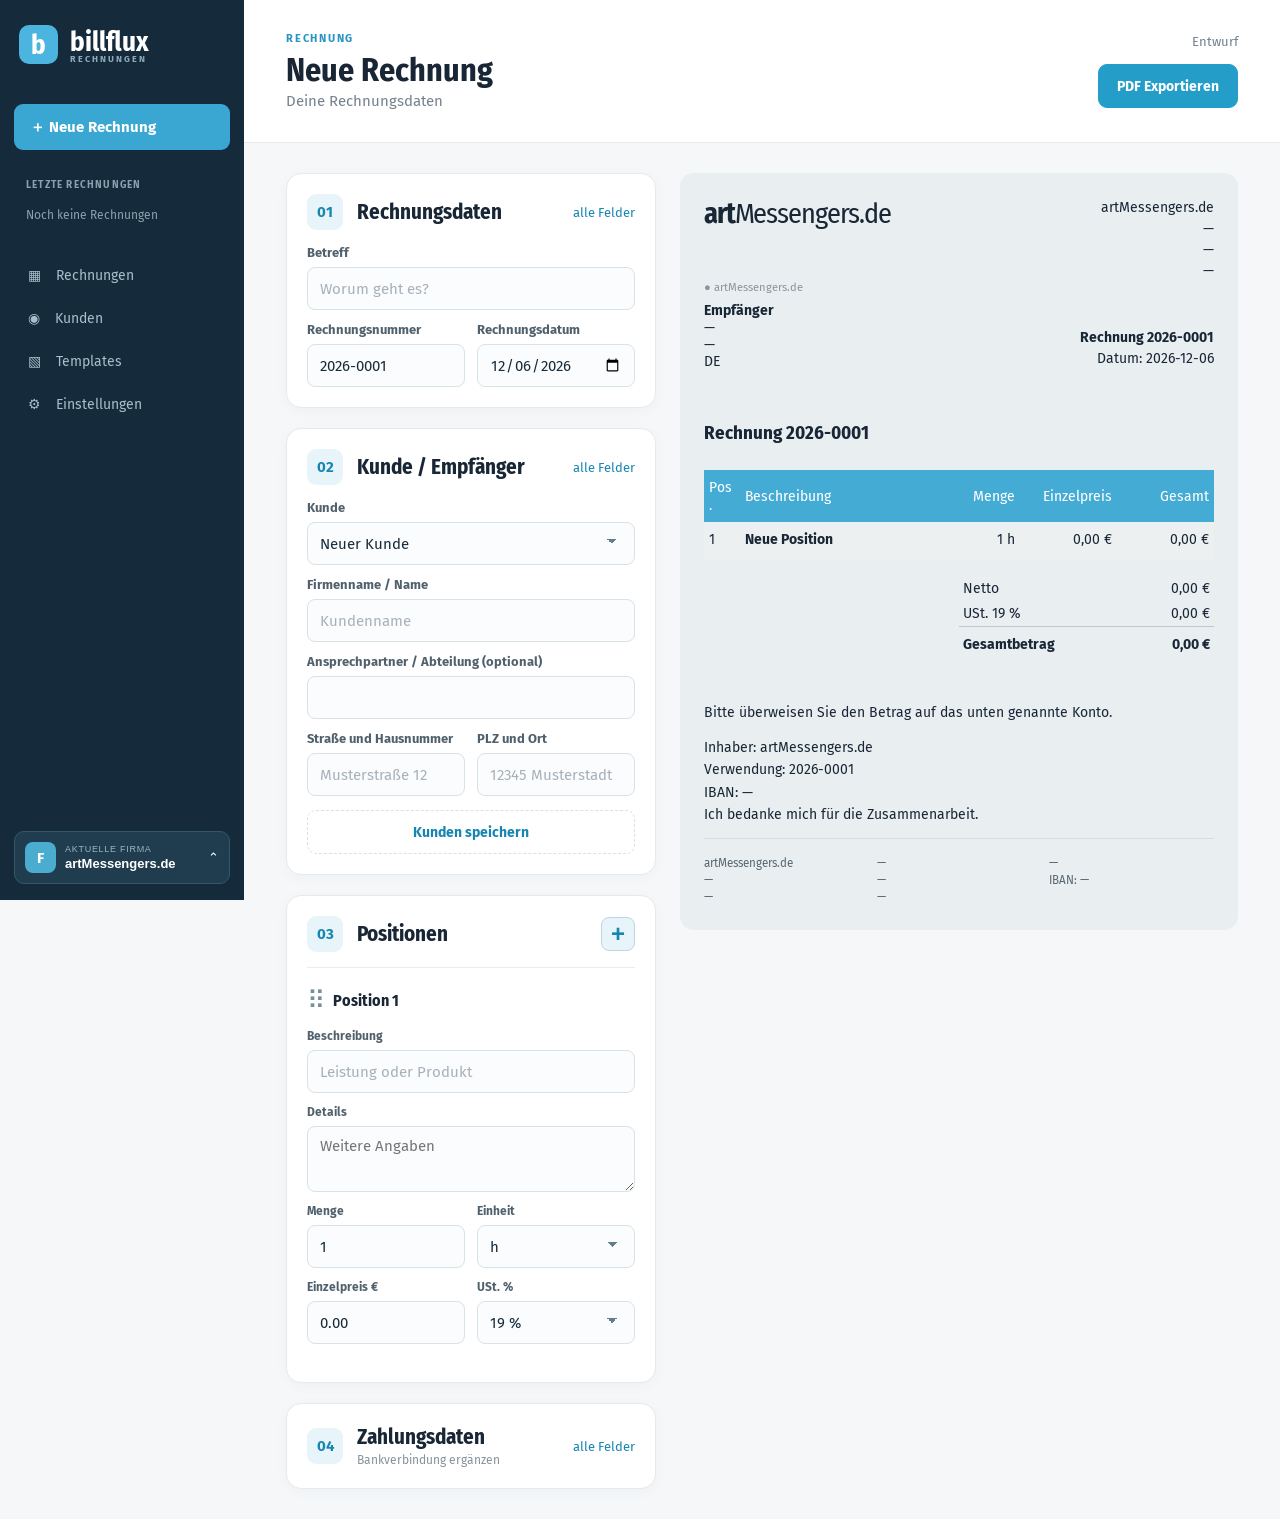
==== desktop/ui/index.html @ 453ff90d "init()" ====
<!doctype html>
<html lang="de"><head><meta charset="utf-8"><meta name="viewport" content="width=device-width,initial-scale=1"><title>Billflux</title><link rel="stylesheet" href="style.css"></head>
<body><div class="app">
<aside class="sidebar">
  <div class="brand"><span class="brand-mark">b</span><span>billflux<small>RECHNUNGEN</small></span></div>
  <button class="side-new" id="sidebar-new">＋ Neue Rechnung</button>
  <div class="sidebar-heading">LETZTE RECHNUNGEN</div><div id="recent-invoices" class="recent-invoices"></div>
  <nav>
    <button class="nav" data-page="invoices">▦ <span>Rechnungen</span></button>
    <button class="nav" data-page="customers">◉ <span>Kunden</span></button>
    <button class="nav" data-page="templates">▧ <span>Templates</span></button>
    <button class="nav" data-page="settings">⚙ <span>Einstellungen</span></button>
  </nav>
  <div class="company-switch-wrap"><button id="company-switch" class="company-switch" aria-expanded="false"><span class="company-avatar">F</span><span class="company-switch-label"><small>AKTUELLE FIRMA</small><strong id="current-company-name">Firma</strong></span><span>⌃</span></button><div id="company-popup" class="company-popup hidden"><div class="popup-label">Firma wechseln</div><div id="company-options"></div></div></div>
</aside>
<main><header><div><div class="eyebrow" id="section-label">RECHNUNG</div><h1 id="page-title">Rechnung</h1><p id="page-subtitle">Deine Rechnungsdaten</p></div><div class="header-actions"><button class="button hidden" id="create-company-button">＋ Neue Firma anlegen</button><span id="save-status" aria-live="polite"></span><button class="button primary" id="export-button">PDF Exportieren</button></div></header><div id="export-result" class="export-result hidden" role="status"></div>
<div class="workspace" id="invoice-page"><section class="editor">
  <div class="card"><div class="card-heading"><span class="step">01</span><div><h2>Rechnungsdaten</h2></div><button type="button" id="toggle-invoice-fields" class="text-button" aria-expanded="false" aria-controls="invoice-extra-fields">alle Felder</button></div><div class="fields two">
    <label class="wide">Betreff<input data-path="subject" placeholder="Worum geht es?"></label>
    <label>Rechnungsnummer<input data-path="number" placeholder="2026-0001"></label>
    <label>Rechnungsdatum<input type="date" data-path="date"></label>
    <div id="invoice-extra-fields" class="fields two wide hidden"><label>Betreff-Präfix<input data-path="subject_prefix" placeholder="Rechnung"></label><label>Leistungsdatum<input type="date" data-path="service_date"></label><label>Fälligkeitsdatum<input type="date" data-path="due_date"></label></div>
  </div></div>
  <div class="card"><div class="card-heading"><span class="step">02</span><div><h2>Kunde / Empfänger</h2></div><button type="button" id="toggle-customer-fields" class="text-button" aria-expanded="false" aria-controls="customer-extra-fields">alle Felder</button></div><div class="fields two">
    <label class="wide">Kunde<select id="invoice-customer"><option value="">Neuer Kunde</option></select></label>
    <label class="wide customer-basic">Firmenname / Name<input data-path="buyer.name" placeholder="Kundenname"></label>
    <label class="wide customer-basic">Ansprechpartner / Abteilung (optional)<input data-path="buyer.contact"></label>
    <label class="customer-basic">Straße und Hausnummer<input data-path="buyer.street" placeholder="Musterstraße 12"></label>
    <label class="customer-basic">PLZ und Ort<input data-path="buyer.city" placeholder="12345 Musterstadt"></label><div id="customer-extra-fields" class="fields two wide hidden"><label>Land<input data-path="buyer.country" placeholder="DE"></label>
    <label>E-Mail<input type="email" data-path="buyer.email" placeholder="kontakt@beispiel.de"></label><label>USt-IdNr. (optional)<input data-path="buyer.vat_id"></label></div>
  </div><button class="button subtle" id="save-customer-button">Kunden speichern</button></div>
  <div class="card"><div class="card-heading"><span class="step">03</span><div><h2>Positionen</h2></div><button type="button" class="add-item-button" id="add-item" aria-label="Position hinzufügen" title="Position hinzufügen">+</button></div><div id="items"></div></div>
  <div class="card payment-card"><div class="card-heading"><span class="step">04</span><div><h2>Zahlungsdaten</h2><small id="payment-summary">Bankverbindung für diese Rechnung</small></div><button type="button" id="toggle-payment-fields" class="text-button" aria-expanded="false" aria-controls="payment-fields">alle Felder</button></div><div class="fields two payment-fields hidden" id="payment-fields"><label class="wide">Verwendungszweck<input data-path="payment_reference" placeholder="Automatisch aus Präfix und Rechnungsnummer"></label><label class="wide">Abschlusssatz<textarea data-path="payment_note" rows="2"></textarea></label><label>Kontoinhaber<input data-path="account_holder"></label><label>Bank<input data-path="bank_name"></label><label>IBAN<input data-path="iban"></label><label>BIC<input data-path="bic"></label>
</div></div>
</section><aside class="preview-panel"><div class="paper-wrap"><article class="paper" id="preview"></article></div></aside></div>
<div class="invoices-page hidden" id="invoices-page"><div class="card"><div class="card-heading"><span class="step">▦</span><div><h2>Rechnungen</h2></div></div><label>Rechnungsnummer, Betreff oder Empfänger<input id="search-input" placeholder="Rechnungen durchsuchen" autocomplete="off"></label><div id="invoice-list"></div></div></div>

<div class="invoices-page hidden" id="customers-page"><div class="card"><div class="card-heading"><span class="step">◉</span><div><h2>Kunden</h2></div><button class="button" id="new-customer">＋ Kunde anlegen</button></div><p class="section-intro">Gemeinsames Adressbuch für alle Firmen.</p><div id="customer-list"></div></div></div>
<div class="invoices-page hidden" id="templates-page"><div class="card"><div class="card-heading"><span class="step">▧</span><div><h2>Templates</h2></div></div><p class="section-intro">Wähle eine Vorlage für die aktuelle Firma. Die HTML- und CSS-Dateien liegen im Ordner <code>templates/</code> neben Billflux.exe.</p><label>Aktuelle Vorlage<select id="template-select"></select></label><button class="button primary section-button" id="save-template">Vorlage speichern</button><div id="template-list"></div></div></div>
<div class="settings-page hidden" id="settings-page">
<section class="card"><div class="card-heading"><span class="step">⚙</span><h2>Allgemein</h2></div><p class="section-intro">Standardwerte für neue Rechnungen und Positionen dieser Firma.</p><div class="fields two">
<label>Stundensatz netto (€ / h)<input data-setting="hourly_rate_cents" inputmode="decimal" placeholder="0,00"></label>
<label>Zahlungsziel in Tagen<input type="number" min="1" max="365" data-setting="due_days" required></label>
<label>Betreff-Präfix<input data-setting="subject_prefix" placeholder="Rechnung"></label><label>Letzte Rechnungen im Menü<input type="number" min="1" max="20" data-setting="recent_count" required></label>
</div></section>
<section class="card"><div class="card-heading"><span class="step">#</span><h2>Rechnungs- und Steuernummern</h2></div><p class="section-intro">Nummern und Steuerangaben für Rechnungen dieser Firma.</p><div class="fields two">
<label class="wide">Startnummer für neue Rechnungen<input data-setting="next_invoice_number" placeholder="YYYY-0001"><small>YYYY = Jahr, MM = Monat, z. B. YYYY-MM-0001. Höhere vergebene Nummern haben Vorrang.</small></label>
<label>Rechnungsnummer-Präfix<input data-setting="invoice_prefix" placeholder="z. B. RE-"></label><label>Letzte Rechnungsnummer<input id="last-invoice-number" readonly></label>
<label>Steuernummer<input data-path="seller.tax_number"></label><label>USt-IdNr.<input data-path="seller.vat_id"></label><label class="wide">W-IdNr.<input data-path="seller.economic_id"></label>
</div></section>
<section class="card"><div class="card-heading"><span class="step">€</span><h2>Bankverbindung</h2></div><p class="section-intro">Zahlungsdaten für neue Rechnungen dieser Firma.</p><div class="fields two">
<label class="wide">Kontoinhaber<input data-setting="account_holder"></label><label>Bank<input data-setting="bank_name"></label><label>BIC<input data-setting="bic"></label><label class="wide">IBAN<input data-setting="iban"></label><label class="wide">Verwendungszweck-Präfix (optional)<input data-setting="payment_reference_prefix" placeholder="z. B. AM-"><small id="payment-reference-example"></small></label>
</div></section>
<section class="card"><div class="card-heading"><span class="step">✦</span><h2>Firmendaten</h2></div><p class="section-intro">Absender, Kontakt und Steuerangaben dieser Firma.</p><div class="fields two">
<label>Firmenname<input data-path="seller.name" required></label><label>Alternativname<input data-path="seller.alternative_name"></label><label class="wide">Straße und Hausnummer<input data-path="seller.street"></label><label>PLZ<input data-company-address="postal_code" autocomplete="postal-code"></label><label>Ort<input data-company-address="locality" autocomplete="address-level2"></label><label>Land<input data-path="seller.country"></label><label>E-Mail<input type="email" data-path="seller.email"></label><label>Telefon<input data-path="seller.phone"></label><label>Webseite<input data-path="seller.website"></label>
</div></section>
</div>
</main></div>
<dialog id="create-company-dialog"><form id="create-company-form"><h2>Neue Firma anlegen</h2><label>Firmenname<input id="new-company-name" required autocomplete="organization" placeholder="Name der neuen Firma"></label><p id="create-company-error" class="dialog-error" role="alert"></p><div class="dialog-actions"><button type="button" class="button" data-close-dialog="create-company-dialog">Abbrechen</button><button type="submit" class="button primary">Firma anlegen</button></div></form></dialog>
<dialog id="customer-dialog"><form id="customer-form"><div class="card-heading"><h2 id="customer-dialog-title">Kunde bearbeiten</h2><button type="button" class="text-button" data-close-dialog="customer-dialog">Schließen ×</button></div><div class="fields two">
<label class="wide">Firmenname / Name<input data-customer-field="name" required></label><label class="wide">Ansprechpartner / Abteilung (optional)<input data-customer-field="contact"></label>
<label>Straße und Hausnummer<input data-customer-field="street"></label><label>PLZ und Ort<input data-customer-field="city"></label><label>Land<input data-customer-field="country"></label><label>E-Mail<input type="email" data-customer-field="email"></label><label>Telefon<input data-customer-field="phone"></label><label>USt-IdNr.<input data-customer-field="vat_id"></label>
</div><p id="customer-error" class="dialog-error" role="alert"></p><div class="dialog-actions"><button type="button" class="button" data-close-dialog="customer-dialog">Abbrechen</button><button class="button primary" type="submit">Kunden speichern</button></div></form></dialog>
<dialog id="delete-invoice-dialog"><form method="dialog"><h2>Rechnung löschen?</h2><p id="delete-invoice-description"></p><p>Bereits exportierte PDF-Dateien bleiben erhalten. Die Rechnungsnummer wird nicht erneut vergeben.</p><p id="delete-invoice-error" class="dialog-error" role="alert"></p><div class="dialog-actions"><button class="button" value="cancel">Abbrechen</button><button type="button" id="confirm-delete-invoice" class="button danger">Rechnung löschen</button></div></form></dialog>
<script src="app.js"></script></body></html>
---- desktop/ui/style.css ----
@font-face{font-family:Fira;src:url(fonts/FiraSans-Regular.ttf)}@font-face{font-family:Fira;src:url(fonts/FiraSans-Bold.ttf);font-weight:700}@font-face{font-family:FiraCondensed;src:url(fonts/FiraSansCondensed-Regular.ttf)}@font-face{font-family:FiraCondensed;src:url(fonts/FiraSansCondensed-Bold.ttf);font-weight:700}
:root{font-family:Fira,Arial,sans-serif;color:#182635;background:#f5f7f9;font-size:15px}*{box-sizing:border-box}body{margin:0}.app{display:flex;min-height:100vh}.sidebar{width:244px;flex:none;background:#152b3c;color:#fff;display:flex;flex-direction:column;padding:28px 18px}.brand{display:flex;align-items:center;gap:12px;font:700 27px FiraCondensed}.brand-mark{display:grid;place-items:center;background:#4bb5df;color:#fff;width:39px;height:39px;border-radius:10px}.brand small{display:block;font:700 9px Fira;letter-spacing:.22em;color:#8eaaba;margin-top:-4px}.sidebar nav{margin-top:66px;display:grid;gap:6px}.nav{width:100%;border:0;background:transparent;color:#a9bdca;text-align:left;padding:15px 16px;font:16px Fira;border-radius:10px;cursor:pointer;display:flex;gap:15px}.nav.active,.nav:hover{background:#274456;color:#fff}.sidebar-foot{margin-top:auto;border-top:1px solid #385164;padding:20px 12px;color:#8eaaba;font-size:12px;line-height:1.6}.sidebar-foot strong{color:#cddce3;font-weight:400}main{min-width:0;flex:1}header{height:143px;display:flex;justify-content:space-between;align-items:center;padding:28px 42px;background:#fff;border-bottom:1px solid #e5eaee}.eyebrow{font:700 11px Fira;letter-spacing:.16em;color:#2795c3}h1{font:700 32px FiraCondensed;margin:6px 0 3px}header p{margin:0;color:#75828e}.header-actions{display:flex;align-items:center;gap:20px}#save-status{font-size:13px;color:#71808c}.button{border:1px solid #d7e1e6;background:#fff;color:#243b4a;border-radius:9px;padding:12px 18px;font:700 14px Fira;cursor:pointer;min-height:44px}.button:hover{border-color:#4bb5df}.button.primary{background:#249dc9;color:#fff;border-color:#249dc9}.button.primary:hover{background:#1885af}.button.subtle{margin-top:14px;width:100%;border-style:dashed;color:#1686b1}.workspace{display:grid;grid-template-columns:minmax(360px,1fr) minmax(0,2fr);gap:28px;padding:30px 42px;align-items:start}.editor{display:grid;gap:20px;min-width:0}.card{background:#fff;border:1px solid #e5eaee;border-radius:15px;padding:25px 28px;box-shadow:0 3px 14px #1e344408}.card-heading{display:flex;gap:14px;align-items:center;margin-bottom:23px}.step{width:36px;height:36px;flex:none;border-radius:9px;background:#e7f5fa;color:#1686b1;display:grid;place-items:center;font:700 15px Fira}.card h2,.preview-title h2{font:700 21px FiraCondensed;margin:0}.card p{margin:3px 0 0;color:#87939d;font-size:13px}.fields{display:grid;gap:17px}.fields.two{grid-template-columns:repeat(2,minmax(0,1fr))}.wide{grid-column:1/-1}label{display:grid;gap:7px;color:#50616d;font-size:13px;font-weight:700}input,select{width:100%;border:1px solid #d8e2e7;background:#fbfcfd;color:#172b3a;border-radius:8px;min-height:43px;padding:10px 12px;font:15px Fira;outline:none}input:focus,select:focus{border-color:#37a8d2;box-shadow:0 0 0 3px #dff3fa}input::placeholder{color:#a7b1b9}.item-card{padding:18px 0;border-top:1px solid #e8edf0}.item-top{display:flex;justify-content:space-between;align-items:center;margin-bottom:14px}.item-top strong{font:700 16px FiraCondensed}.remove-item{border:0;background:transparent;color:#8c9ba5;cursor:pointer;font:13px Fira}.item-fields{display:grid;grid-template-columns:1fr 1fr 1fr;gap:12px}.item-fields .description,.item-fields .detail{grid-column:1/-1}.item-fields label{font-size:12px}.item-fields input,.item-fields select{min-width:0}.preview-panel{position:sticky;top:20px;min-width:0}.preview-title{display:flex;justify-content:space-between;align-items:center;margin:4px 0 17px}.preview-title h2{margin-top:5px}.preview-title span{border:1px solid #d6e1e7;border-radius:7px;padding:6px 9px;font-size:11px;color:#71808b}.paper-wrap{background:#e9eef1;border-radius:14px;padding:28px;overflow:auto}.paper{width:100%;min-width:340px;aspect-ratio:210/297;background:white;box-shadow:0 8px 25px #1e344427;padding:7%;font-size:clamp(9px,.76vw,12px);display:flex;flex-direction:column}.paper-header{display:flex;justify-content:space-between;gap:12px;min-height:18%}.paper-logo{font:400 clamp(25px,2.5vw,38px) FiraCondensed;letter-spacing:-.04em;white-space:nowrap}.paper-logo b{color:#42aed7}.paper-contact{text-align:right;line-height:1.5}.paper-address{display:flex;justify-content:space-between;gap:12px;min-height:19%;align-items:end}.paper-address small{display:block;color:#8c959b;font-size:.8em;margin-bottom:8px}.paper-address .meta{text-align:right;line-height:1.55}.paper-subject{font:700 1.35em FiraCondensed;margin:10% 0 5%}.paper table{border-collapse:collapse;width:100%}.paper th{background:#44acd4;color:white;text-align:left;padding:8px 5px;font:400 1.1em FiraCondensed}.paper td{padding:9px 5px;vertical-align:top}.paper tbody tr:nth-child(odd){background:#edf0f1}.paper tbody tr:nth-child(even){background:#e2e5e6}.paper th:nth-child(n+3),.paper td:nth-child(n+3){text-align:right}.paper td small{display:block;color:#687782;margin-top:3px}.paper-totals{margin:16px 0 0 auto;width:50%;min-width:165px}.paper-totals div{display:flex;justify-content:space-between;padding:4px}.paper-totals .grand{font-weight:700;border-top:1px solid #bec9ce;padding-top:9px}.paper-payment{margin-top:9%;line-height:1.6}.paper-payment p{margin:0 0 12px}.paper-footer{margin-top:auto;padding-top:16px;border-top:1px solid #d3dde2;display:grid;grid-template-columns:repeat(3,1fr);gap:8px;color:#586872;font-size:.83em;line-height:1.45}.preview-note{font-size:12px;color:#8a979f;text-align:center;margin:13px}.company-page{max-width:760px;padding:30px 42px}.hidden{display:none!important}@media(max-width:1100px){.workspace{grid-template-columns:1fr}.preview-panel{position:static}.paper{max-width:610px;margin:auto;font-size:12px}}@media(max-width:700px){.sidebar{width:75px;padding:20px 10px}.brand>span:last-child,.nav span,.sidebar-foot{display:none}.nav{justify-content:center}.workspace,.company-page{padding:20px}header{padding:20px;height:auto;gap:16px;align-items:start}.header-actions{display:grid;gap:5px}.fields.two{grid-template-columns:1fr}.wide{grid-column:auto}}

.export-result{margin:20px 42px 0;padding:16px 20px;border:1px solid #c9e4ef;background:#eaf7fb;border-radius:10px;color:#21566b;line-height:1.6;overflow-wrap:anywhere}.export-result strong{color:#15678b}.header-actions .button:disabled{opacity:.55;cursor:wait}@media(max-width:1400px){.header-actions{gap:8px;flex-wrap:wrap;justify-content:flex-end}.header-actions #save-status{width:100%;text-align:right}}

.company-strip{padding:18px 24px}.company-strip .fields{align-items:end}.strip-action{display:flex;align-items:end;justify-content:flex-end}.state-label{font-size:12px;color:#69808c;margin:12px 0 0}.company-actions{display:flex;justify-content:space-between;gap:12px;margin-top:24px}.invoices-page{padding:30px 42px;max-width:1050px}.invoice-row{width:100%;display:grid;grid-template-columns:2fr 1fr auto;gap:20px;align-items:center;text-align:left;padding:17px 15px;border:0;border-top:1px solid #e5eaee;background:#fff;color:#213744;cursor:pointer;font:14px Fira}.invoice-row:hover{background:#f4f9fb}.invoice-row strong,.invoice-row small{display:block}.invoice-row strong{font-size:16px}.invoice-row small{color:#83939d;margin-top:3px}.invoice-row em{font-style:normal;background:#edf3f6;color:#506879;padding:7px 10px;border-radius:8px;font-size:12px}.invoice-row em.issued{background:#e2f4eb;color:#18744d}input.invalid{border-color:#ce5b5b;background:#fff4f4}.company-page{max-width:800px}@media(max-width:700px){.invoices-page{padding:20px}.invoice-row{grid-template-columns:1fr auto}.invoice-row>span:nth-child(2){display:none}}

.company-strip .fields.two{grid-template-columns:1fr}.company-strip .strip-action{justify-content:stretch}.company-strip .strip-action .button{width:100%}.template-help{font-size:12px;color:#71838e;line-height:1.5;margin:-8px 0 3px}.template-help code{font-family:Consolas,monospace;background:#eef4f6;padding:2px 4px;border-radius:4px}

.new-company{display:flex;gap:8px;min-width:0;flex:1}.new-company input{min-width:130px}.new-company .button{white-space:nowrap}@media(max-width:700px){.company-actions{flex-direction:column}.new-company{width:100%}}
/* Navigation und kompaktere Rechnungsansicht */
.sidebar{padding:25px 14px 16px;position:relative}.brand{padding-left:5px}.side-new{width:100%;min-height:46px;margin-top:40px;border:0;border-radius:9px;background:#39a7d1;color:#fff;text-align:left;padding:0 16px;font:700 15px Fira;cursor:pointer}.side-new:hover{background:#2497c4}.sidebar-heading{font:700 10px Fira;letter-spacing:.12em;color:#87a1af;margin:29px 12px 9px}.recent-invoices{display:grid;gap:2px}.recent-row{border:0;background:transparent;color:#cbdbe3;text-align:left;border-radius:8px;padding:9px 12px;cursor:pointer;font-family:Fira;min-width:0}.recent-row:hover,.recent-row.active{background:#274456}.recent-row strong,.recent-row small{display:block;overflow:hidden;white-space:nowrap;text-overflow:ellipsis}.recent-row strong{font-size:13px}.recent-row small{font-size:11px;color:#91a9b6;margin-top:3px}.sidebar-empty{padding:8px 12px;color:#89a1ae;font-size:12px}.sidebar nav{margin-top:25px;display:grid;gap:2px}.sidebar .nav{padding:12px 14px;font-size:14px}.company-switch-wrap{margin-top:auto;position:relative}.company-switch{border:1px solid #36576a;background:#203d50;color:white;width:100%;border-radius:10px;padding:10px;display:flex;align-items:center;gap:9px;text-align:left;cursor:pointer}.company-avatar{width:31px;height:31px;border-radius:8px;background:#4aaccf;color:#fff;display:grid;place-items:center;flex:none;font:700 15px Fira}.company-switch-label{min-width:0;flex:1}.company-switch-label small,.company-switch-label strong{display:block;overflow:hidden;white-space:nowrap;text-overflow:ellipsis}.company-switch-label small{font-size:9px;color:#9ab5c2;letter-spacing:.08em}.company-switch-label strong{font-size:13px;margin-top:2px}.company-popup{position:absolute;bottom:60px;left:0;width:300px;max-width:calc(100vw - 270px);padding:10px;background:white;border:1px solid #dce6ea;border-radius:12px;box-shadow:0 15px 38px #0e293549;z-index:20;color:#233c4a}.popup-label{font-size:11px;font-weight:700;color:#78909b;padding:8px 10px}.company-option{display:flex;align-items:center;gap:9px;width:100%;min-height:45px;border:0;border-radius:8px;background:white;color:#284453;padding:7px 9px;text-align:left;cursor:pointer;font:13px Fira}.company-option span:nth-child(2){flex:1;overflow:hidden;text-overflow:ellipsis;white-space:nowrap}.company-option:hover,.company-option.selected{background:#eaf6fa}.company-option .company-avatar{width:27px;height:27px;font-size:13px}.company-option b{color:#1e91bb}.manage-firms{border-top:1px solid #e5ecef;margin-top:5px;color:#1688b1}
.workspace{grid-template-columns:minmax(370px,1fr) minmax(0,2fr);gap:24px}.paper-wrap{display:flex;justify-content:center;align-items:flex-start;padding:24px;min-width:0}.paper{width:min(100%,760px);min-width:0;flex:none;font-size:clamp(10px,1.15vw,14px);overflow-wrap:anywhere;word-break:normal}.paper table{table-layout:fixed}.paper th:first-child{width:7%}.paper th:nth-child(2){width:38%}.paper th:nth-child(3){width:17%}.paper th:nth-child(4){width:19%}.paper th:nth-child(5){width:19%}.paper td{overflow-wrap:anywhere}.paper td small{overflow-wrap:anywhere}.paper-footer{overflow-wrap:anywhere}.paper-logo{font-size:clamp(24px,2.2vw,34px);overflow-wrap:anywhere;white-space:normal}.preview-panel{position:sticky;top:15px}.preview-title{margin:0 0 12px}.card-heading{margin-bottom:18px}.card{padding:24px}.form-hint{font-size:12px!important;color:#82949e!important;margin:14px 0 0!important}.optional-date{min-width:0}.optional-trigger{border:1px dashed #b8d8e5;background:#f5fbfd;color:#188ab5;border-radius:8px;padding:10px 12px;min-height:43px;width:100%;font:700 13px Fira;text-align:left;cursor:pointer}.optional-trigger:hover{border-color:#239bc4}.payment-card{padding:22px 24px}.payment-card summary{display:flex;align-items:center;gap:14px;cursor:pointer;list-style:none}.payment-card summary::-webkit-details-marker{display:none}.payment-card summary strong{display:block;font:700 21px FiraCondensed}.payment-card summary small{display:block;font:12px Fira;color:#85939c;margin-top:2px}.summary-chevron{margin-left:auto;color:#6992a4;font-size:19px}.payment-card details[open] .summary-chevron{transform:rotate(180deg)}.payment-fields{margin-top:24px}.empty-state{color:#83939b;font-size:13px;padding:18px}.section-intro{color:#687e89;line-height:1.6;margin:0 0 20px}.section-intro code{background:#edf3f5;padding:2px 5px;border-radius:4px}.section-button{margin-top:22px}.template-row,.customer-row{display:flex;align-items:center;gap:15px;padding:16px 5px;border-top:1px solid #e4ebef}.template-row:first-of-type,.customer-row:first-of-type{margin-top:20px}.template-row span{font-size:20px;color:#249dc9}.template-row strong{flex:1}.template-row em{font:12px Fira;color:#16855a;background:#e2f4eb;border-radius:7px;padding:6px 9px}.customer-row span{flex:1;min-width:0}.customer-row strong,.customer-row small{display:block}.customer-row small{font-size:12px;color:#8799a3;margin-top:4px}.customer-row .button{white-space:nowrap}.invoices-page{max-width:1100px}select{appearance:none;-webkit-appearance:none;padding-right:42px;background-image:linear-gradient(45deg,transparent 50%,#607e8d 50%),linear-gradient(135deg,#607e8d 50%,transparent 50%);background-position:calc(100% - 22px) calc(50% - 2px),calc(100% - 17px) calc(50% - 2px);background-size:5px 5px;background-repeat:no-repeat}.header-actions{gap:15px}
@media(max-width:1250px){.workspace{grid-template-columns:1fr}.preview-panel{position:static}.paper{max-width:760px;font-size:13px}}@media(max-width:700px){.sidebar{width:76px;padding:18px 8px}.side-new{font-size:0;text-align:center;padding:0}.side-new::first-letter{font-size:20px}.sidebar-heading,.recent-invoices,.company-switch-label,.company-switch>span:last-child{display:none}.sidebar nav{margin-top:25px}.company-popup{left:62px;bottom:0;max-width:280px}.workspace,.invoices-page,.company-page{padding:18px}.paper-wrap{padding:12px}.paper{font-size:10px}.customer-row{flex-wrap:wrap}}

/* Navigation bleibt unabhängig von der Länge der Rechnung im sichtbaren Bereich. */
.sidebar{position:sticky;top:0;height:100dvh;align-self:flex-start;z-index:30}
.sidebar>.brand,.sidebar>.side-new,.sidebar>.sidebar-heading,.sidebar>nav,.company-switch-wrap{flex-shrink:0}
.recent-invoices{min-height:0;overflow-y:auto;flex-shrink:1}
.company-switch-wrap{padding-top:16px}
.company-popup{max-height:calc(100dvh - 100px);overflow-y:auto}
@media(max-height:760px){.side-new{margin-top:18px}.sidebar-heading{margin-top:16px}.sidebar nav{margin-top:14px}.sidebar .nav{padding-top:9px;padding-bottom:9px}}

.text-button{margin-left:auto;flex-shrink:0;border:0;background:none;color:#1686b1;font:13px Fira;cursor:pointer;padding:6px 0}
.text-button:hover{text-decoration:underline}
#header-new-company{flex:0 1 auto;align-items:center}#header-new-company input{max-width:200px}
#invoice-list{margin-top:18px}
.export-result.error{border-color:#dd9c9c;background:#fff2f2;color:#8d2525}
.export-result.error strong{color:#8d2525}.export-result ul{margin:8px 0 0;padding-left:20px}
.export-invalid{border-color:#ce5b5b;background:#fff4f4}
.editor .card{padding:20px}.editor .fields{gap:12px}.editor .card-heading{margin-bottom:15px}

/* Die verfügbaren Spalten richten sich nach der tatsächlichen Formularbreite. */
.item-card{container-type:inline-size}
.item-fields{grid-template-columns:repeat(4,minmax(0,1fr))}
@container(max-width:470px){.item-fields{grid-template-columns:repeat(2,minmax(0,1fr))}}
.settings-page{padding:30px 42px;display:grid;grid-template-columns:repeat(auto-fit,minmax(min(100%,330px),1fr));gap:24px;align-items:start}
.settings-page .card{min-width:0}.settings-page .section-intro{margin:0 0 20px}.settings-page small{font-weight:400;line-height:1.5}
@media(max-width:700px){.settings-page{padding:18px}#header-new-company{flex-wrap:wrap;justify-content:flex-end}}

.drag-handle{border:0;background:none;color:#78909b;font-size:25px;cursor:grab;padding:0 8px 0 0;touch-action:none}
.drag-handle:active{cursor:grabbing}.item-top strong{margin-right:auto}.item-card.dragging{opacity:.5}.item-card.drop-target{border-top:3px solid #249dc9}

.payment-card .summary-chevron{display:grid;place-items:center;width:24px;height:24px;flex:0 0 24px;margin-left:auto;font:22px/1 Fira;transform:none!important}
#new-customer{margin-left:auto}.invoices-page{max-width:none}
.invoice-table-wrap{overflow-x:auto;border:1px solid #e3eaee;border-radius:12px}
.invoice-table{width:100%;border-collapse:collapse;font-size:14px;text-align:left}
.invoice-table th{background:#f4f8fa;color:#546e7b;font-weight:700;white-space:nowrap}
.invoice-table th,.invoice-table td{padding:14px 16px;border-bottom:1px solid #e6edf1}
.invoice-table tbody tr:last-child td{border-bottom:0}.invoice-table tbody tr:hover{background:#f5fbfd}
.invoice-table th button{font:inherit;color:inherit;background:none;border:0;padding:0;cursor:pointer;text-align:left}
.invoice-open{font:700 15px Fira;color:#1584ac;background:none;border:0;cursor:pointer;padding:0;text-align:left;white-space:nowrap}
.invoice-status{display:inline-block;background:#edf3f6;color:#506879;padding:6px 9px;border-radius:20px;font-size:12px}.invoice-status.issued{background:#e2f4eb;color:#18744d}
.row-actions{display:flex;gap:8px;white-space:nowrap}.row-actions .button{padding:7px 10px;min-height:34px;font-size:12px}.button.danger{color:#ac3636;border-color:#eccaca}
.invoice-subject{max-width:300px;overflow-wrap:anywhere}.invoice-date{white-space:nowrap}
dialog{border:1px solid #d8e3e9;border-radius:16px;padding:28px;max-width:min(680px,calc(100vw - 32px));width:640px;color:#243b4a;box-shadow:0 20px 70px #102b4555}dialog::backdrop{background:#102b4566}
dialog h2{margin:0 0 16px;font:700 24px FiraCondensed}.dialog-actions{display:flex;justify-content:flex-end;gap:10px;margin-top:24px}.dialog-error{color:#ac3636}
body.reordering,body.reordering *{cursor:grabbing!important;user-select:none!important}.item-card.drop-target{border-top:1px solid #249dc9;box-shadow:inset 0 3px #249dc9}.drag-handle{touch-action:none}

.payment-card details[open] .summary-chevron{transform:rotate(-90deg)!important}

textarea{width:100%;border:1px solid #d8e2e7;background:#fbfcfd;color:#172b3a;border-radius:8px;padding:10px 12px;font:15px Fira;resize:vertical;min-height:66px}
textarea:focus{outline:none;border-color:#37a8d2;box-shadow:0 0 0 3px #dff3fa}
#payment-summary{font:12px Fira;color:#85939c}.payment-card .card-heading{margin-bottom:16px}
#preview{display:block;width:100%;max-width:1000px;min-width:0;aspect-ratio:auto;height:auto;box-shadow:none;padding:0;background:transparent;margin:0 auto;overflow:hidden}
#preview iframe{display:block;border:0;background:white;transform-origin:top left;box-shadow:0 8px 25px #1e344427}
#preview{position:relative}
#preview iframe.preview-pending{position:absolute;top:0;left:0;visibility:hidden;pointer-events:none}
.add-item-button{display:grid;place-items:center;margin-left:auto;width:34px;height:34px;padding:0;border:1px solid #b8d8e5;border-radius:8px;background:#e7f5fa;color:#1686b1;font:700 24px/1 Arial,sans-serif;cursor:pointer}.add-item-button:hover{background:#d8eef7;border-color:#249dc9}
.payment-card .card-heading{margin-bottom:0}#payment-fields{margin-top:16px}

.item-fields textarea{min-width:0}.paper td small{white-space:pre-wrap}
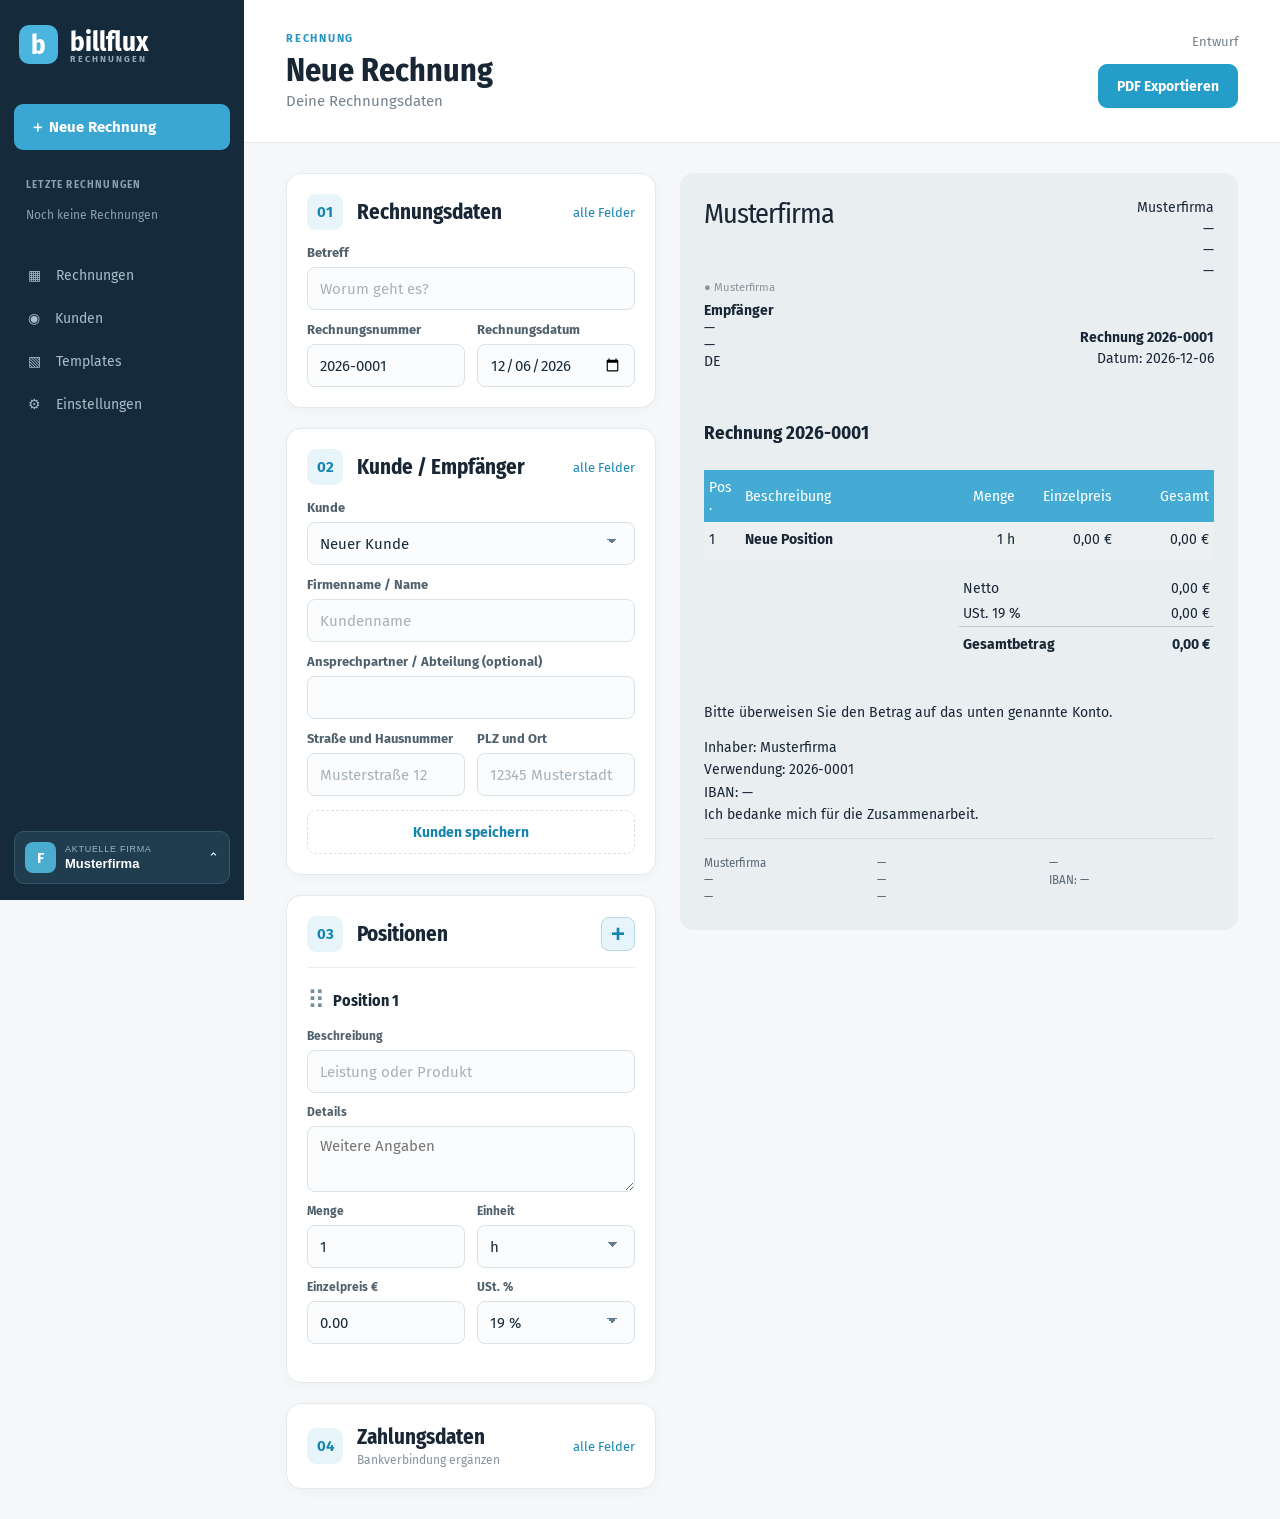
==== commit 9f7b0ec8: "feat(): fixes for templates and default design decisions" ====
--- a/desktop/ui/index.html
+++ b/desktop/ui/index.html
@@ -36,7 +36,7 @@
 <div class="invoices-page hidden" id="invoices-page"><div class="card"><div class="card-heading"><span class="step">▦</span><div><h2>Rechnungen</h2></div></div><label>Rechnungsnummer, Betreff oder Empfänger<input id="search-input" placeholder="Rechnungen durchsuchen" autocomplete="off"></label><div id="invoice-list"></div></div></div>
 
 <div class="invoices-page hidden" id="customers-page"><div class="card"><div class="card-heading"><span class="step">◉</span><div><h2>Kunden</h2></div><button class="button" id="new-customer">＋ Kunde anlegen</button></div><p class="section-intro">Gemeinsames Adressbuch für alle Firmen.</p><div id="customer-list"></div></div></div>
-<div class="invoices-page hidden" id="templates-page"><div class="card"><div class="card-heading"><span class="step">▧</span><div><h2>Templates</h2></div></div><p class="section-intro">Wähle eine Vorlage für die aktuelle Firma. Die HTML- und CSS-Dateien liegen im Ordner <code>templates/</code> neben Billflux.exe.</p><label>Aktuelle Vorlage<select id="template-select"></select></label><button class="button primary section-button" id="save-template">Vorlage speichern</button><div id="template-list"></div></div></div>
+<div class="invoices-page hidden" id="templates-page"><div class="templates-layout"><section class="card template-browser"><div class="card-heading"><span class="step">▧</span><div><h2>Templates</h2></div></div><p class="section-intro">Wähle links eine Vorlage aus. Mit „Aktivieren“ verwendest du sie für neue Exporte der aktuellen Firma. HTML und CSS kannst du im Ordner <code>templates/</code> neben Billflux.exe bearbeiten.</p><div id="template-list"></div></section><section class="card template-preview-card"><div class="template-preview-heading"><div><small>VORSCHAU</small><h2 id="template-preview-title">Vorlage</h2></div><span>DIN A4 · HTML</span></div><div id="template-preview-surface"><p class="empty-state">Vorlage auswählen, um die Vorschau zu sehen.</p></div></section></div></div>
 <div class="settings-page hidden" id="settings-page">
 <section class="card"><div class="card-heading"><span class="step">⚙</span><h2>Allgemein</h2></div><p class="section-intro">Standardwerte für neue Rechnungen und Positionen dieser Firma.</p><div class="fields two">
 <label>Stundensatz netto (€ / h)<input data-setting="hourly_rate_cents" inputmode="decimal" placeholder="0,00"></label>
--- a/desktop/ui/style.css
+++ b/desktop/ui/style.css
@@ -70,3 +70,25 @@
 .payment-card .card-heading{margin-bottom:0}#payment-fields{margin-top:16px}
 
 .item-fields textarea{min-width:0}.paper td small{white-space:pre-wrap}
+
+#templates-page{max-width:none}
+.templates-layout{display:grid;grid-template-columns:minmax(320px,390px) minmax(0,1fr);gap:24px;align-items:start}
+.template-browser{position:sticky;top:20px}
+.template-browser .section-intro{font-size:13px}
+.template-row{display:flex;gap:10px;align-items:center;border:1px solid #e3ebef;border-radius:11px;padding:9px;margin:10px 0 0;background:#fff}
+.template-row:first-of-type{margin-top:0}
+.template-row.selected{border-color:#39a7cd;background:#f2fbfe;box-shadow:0 0 0 2px #d9f2fa}
+.template-choice{display:flex;align-items:center;gap:12px;flex:1;min-width:0;text-align:left;background:none;border:0;color:#233b49;cursor:pointer;padding:8px;font:inherit}
+.template-choice span:last-child{min-width:0}.template-choice strong,.template-choice small{display:block;overflow:hidden;text-overflow:ellipsis;white-space:nowrap}
+.template-choice small{font-size:12px;color:#8495a0;margin-top:4px}
+.template-icon{display:grid;place-items:center;width:36px;height:42px;flex:none;border-radius:7px;background:#e4f3f8;color:#218db7;font-size:20px}
+.template-row .button{min-height:36px;padding:8px 10px;font-size:12px;white-space:nowrap}
+.template-row .button:disabled{opacity:.65;cursor:default}
+.template-preview-card{min-width:0;padding:22px;background:#e8eef1}
+.template-preview-heading{display:flex;justify-content:space-between;align-items:end;gap:12px;margin-bottom:18px}
+.template-preview-heading small{font-size:10px;letter-spacing:.16em;font-weight:700;color:#4087a2}
+.template-preview-heading h2{margin:3px 0 0;font:700 22px FiraCondensed}
+.template-preview-heading>span{font-size:11px;color:#7e9099;white-space:nowrap}
+#template-preview-surface{position:relative;max-width:794px;margin:auto;overflow:hidden;background:#fff;min-height:300px;box-shadow:0 10px 30px #1e344426}
+#template-preview-surface iframe{display:block;border:0;background:white;transform-origin:top left}
+@media(max-width:1150px){.templates-layout{grid-template-columns:1fr}.template-browser{position:static}}
